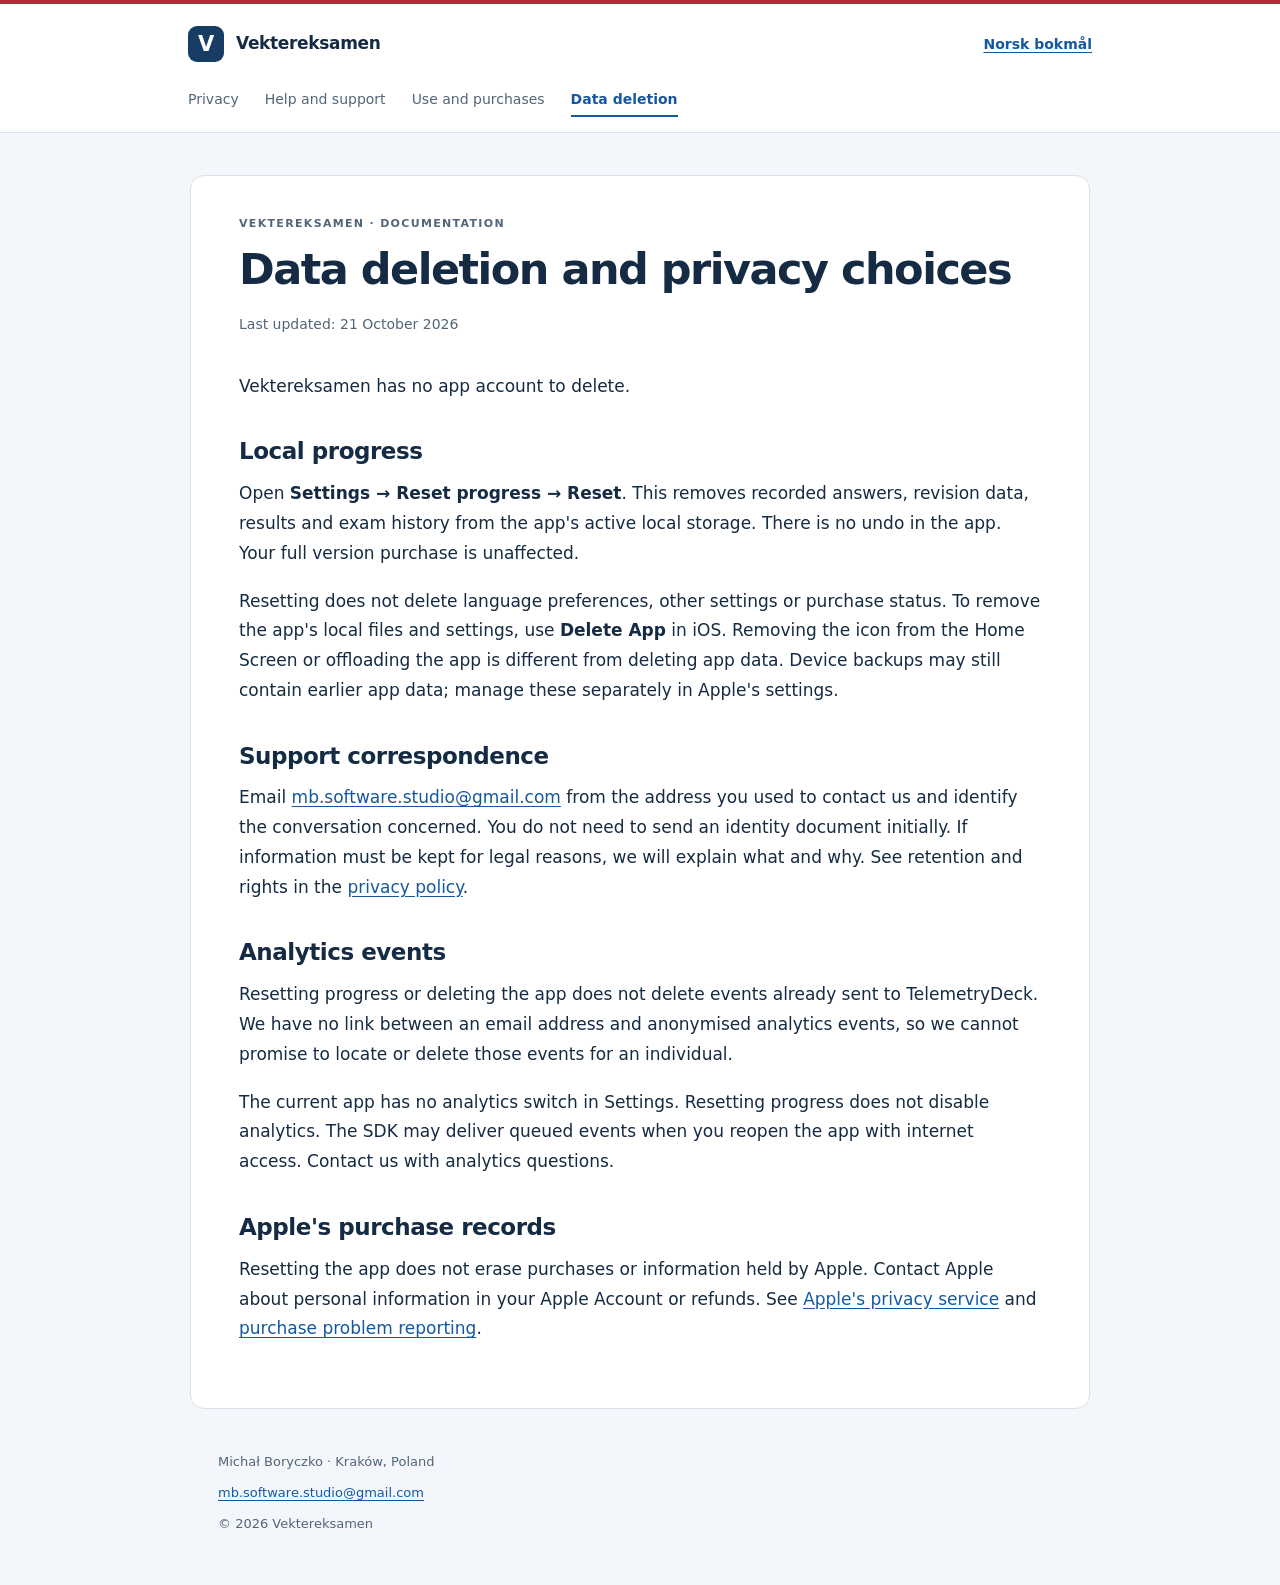
==== data-deletion-en.html @ 3aa2ae5b "Publish Vektereksamen privacy and support pages in Norwegian and English" ====
<!doctype html>
<html lang="en">
<head>
  <meta charset="utf-8">
  <meta name="viewport" content="width=device-width, initial-scale=1">
  <meta name="description" content="Data deletion and privacy choices — Vektereksamen. Michał Boryczko, Kraków. Support: mb.software.studio@gmail.com.">
  <meta name="color-scheme" content="light dark">
  <title>Data deletion and privacy choices | Vektereksamen</title>
  <link rel="canonical" href="https://mboryczko.github.io/Vektereksamen/data-deletion-en.html">
  <link rel="alternate" hreflang="nb" href="https://mboryczko.github.io/Vektereksamen/data-deletion.html">
  <link rel="alternate" hreflang="en" href="https://mboryczko.github.io/Vektereksamen/data-deletion-en.html">
  <link rel="stylesheet" href="styles.css">
</head>
<body>
  <a class="skip-link" href="#content">Skip to content</a>
  <header class="site-header">
    <div class="header-inner">
      <a class="brand" href="index.html"><span class="brand-mark" aria-hidden="true">V</span>Vektereksamen</a>
      <a class="language" href="data-deletion.html" lang="nb" hreflang="nb">Norsk bokmål</a>
    </div>
    <nav aria-label="Documentation"><a href="privacy-en.html">Privacy</a>
<a href="support-en.html">Help and support</a>
<a href="terms-en.html">Use and purchases</a>
<a href="data-deletion-en.html" aria-current="page">Data deletion</a></nav>
  </header>
  <main id="content" tabindex="-1">
    <p class="eyebrow">Vektereksamen · Documentation</p>
    <h1>Data deletion and privacy choices</h1>
    <p class="updated">Last updated: 21 October 2026</p>
    <article><p>Vektereksamen has no app account to delete.</p>
<h2>Local progress</h2>
<p>Open <strong>Settings → Reset progress → Reset</strong>. This removes recorded answers, revision data, results and exam history from the app's active local storage. There is no undo in the app. Your full version purchase is unaffected.</p>
<p>Resetting does not delete language preferences, other settings or purchase status. To remove the app's local files and settings, use <strong>Delete App</strong> in iOS. Removing the icon from the Home Screen or offloading the app is different from deleting app data. Device backups may still contain earlier app data; manage these separately in Apple's settings.</p>
<h2>Support correspondence</h2>
<p>Email <a href="mailto:mb.software.studio@gmail.com">mb.software.studio@gmail.com</a> from the address you used to contact us and identify the conversation concerned. You do not need to send an identity document initially. If information must be kept for legal reasons, we will explain what and why. See retention and rights in the <a href="privacy-en.html">privacy policy</a>.</p>
<h2>Analytics events</h2>
<p>Resetting progress or deleting the app does not delete events already sent to TelemetryDeck. We have no link between an email address and anonymised analytics events, so we cannot promise to locate or delete those events for an individual.</p>
<p>The current app has no analytics switch in Settings. Resetting progress does not disable analytics. The SDK may deliver queued events when you reopen the app with internet access. Contact us with analytics questions.</p>
<h2>Apple's purchase records</h2>
<p>Resetting the app does not erase purchases or information held by Apple. Contact Apple about personal information in your Apple Account or refunds. See <a href="https://privacy.apple.com/">Apple's privacy service</a> and <a href="https://reportaproblem.apple.com/">purchase problem reporting</a>.</p>
</article>
  </main>
  <footer>
    <p>Michał Boryczko · Kraków, Poland</p>
    <a href="mailto:mb.software.studio@gmail.com">mb.software.studio@gmail.com</a>
    <p>© 2026 Vektereksamen</p>
  </footer>
</body>
</html>
---- styles.css ----
:root {
  color-scheme: light dark;
  --background: #f3f6fa;
  --surface: #fff;
  --ink: #152b43;
  --muted: #526579;
  --line: #d9e2eb;
  --link: #1658a0;
  --accent: #b52939;
}
* { box-sizing: border-box; }
body { margin: 0; background: var(--background); color: var(--ink); font: 17px/1.75 system-ui, -apple-system, BlinkMacSystemFont, "Segoe UI", sans-serif; }
a { color: var(--link); text-underline-offset: .2em; overflow-wrap: anywhere; }
a:hover { text-decoration-thickness: 2px; }
a:focus-visible { outline: 3px solid var(--accent); outline-offset: 5px; border-radius: 2px; }
.skip-link { position: absolute; top: -100px; left: 16px; z-index: 10; padding: 12px; background: var(--surface); }
.skip-link:focus { top: 10px; }
.site-header { background: var(--surface); border-top: 4px solid var(--accent); border-bottom: 1px solid var(--line); }
.header-inner, nav { max-width: 960px; margin: 0 auto; padding: 22px 28px; }
.header-inner { display: flex; justify-content: space-between; align-items: center; gap: 20px; }
.brand { display: inline-flex; align-items: center; gap: 12px; font-weight: 750; text-decoration: none; color: var(--ink); letter-spacing: -.02em; }
.brand-mark { width: 36px; height: 36px; display: inline-grid; place-content: center; color: #fff; background: #183d65; border-radius: 9px; font-size: 21px; }
.language { font-size: 14px; font-weight: 600; }
nav { display: flex; gap: 12px 26px; flex-wrap: wrap; padding-top: 0; padding-bottom: 15px; font-size: 14px; }
nav a { text-decoration: none; color: var(--muted); padding: 3px 0; }
nav a[aria-current="page"] { color: var(--link); font-weight: 700; border-bottom: 2px solid var(--link); }
main { max-width: 900px; margin: 42px auto; padding: 38px 48px 46px; background: var(--surface); border: 1px solid var(--line); border-radius: 14px; }
.eyebrow { margin: 0 0 12px; text-transform: uppercase; letter-spacing: .12em; color: var(--muted); font-size: 11px; font-weight: 700; }
h1 { font-size: clamp(30px, 5vw, 43px); line-height: 1.15; letter-spacing: -.035em; margin: 0 0 18px; }
.updated { color: var(--muted); font-size: 14px; margin: 0 0 35px; }
h2 { margin: 36px 0 12px; font-size: 23px; line-height: 1.3; letter-spacing: -.02em; }
p { margin: 0 0 18px; }
li { margin-bottom: 10px; padding-left: 4px; }
ul, ol { padding-left: 24px; margin: 18px 0 24px; }
code { font-size: .86em; overflow-wrap: anywhere; }
strong { font-weight: 650; }
footer { max-width: 900px; margin: 32px auto 50px; padding: 0 28px; color: var(--muted); font-size: 13px; }
footer p { margin: 8px 0; }
.document-grid { display: grid; grid-template-columns: 1fr 1fr; gap: 16px; margin: 30px 0; }
.document-card { display: grid; gap: 10px; border: 1px solid var(--line); padding: 23px; border-radius: 8px; text-decoration: none; }
.document-card:hover { border-color: var(--link); }
.document-card span { font-size: 14px; color: var(--muted); }
@media (max-width: 640px) {
  body { font-size: 16px; }
  .header-inner, nav { padding-left: 20px; padding-right: 20px; }
  main { margin: 20px 12px; padding: 28px 22px; border-radius: 10px; }
  .document-grid { grid-template-columns: 1fr; }
  h2 { font-size: 21px; }
}
@media (prefers-color-scheme: dark) {
  :root { --background: #0d1825; --surface: #132234; --ink: #e4edf7; --muted: #adbed0; --line: #30445b; --link: #91c3ff; --accent: #e97885; }
}
@media print {
  body { background: #fff; color: #000; font-size: 11pt; }
  .site-header, footer, .eyebrow { display: none; }
  main { margin: 0; padding: 0; max-width: none; border: 0; }
  a { color: inherit; }
  h2 { break-after: avoid; }
}
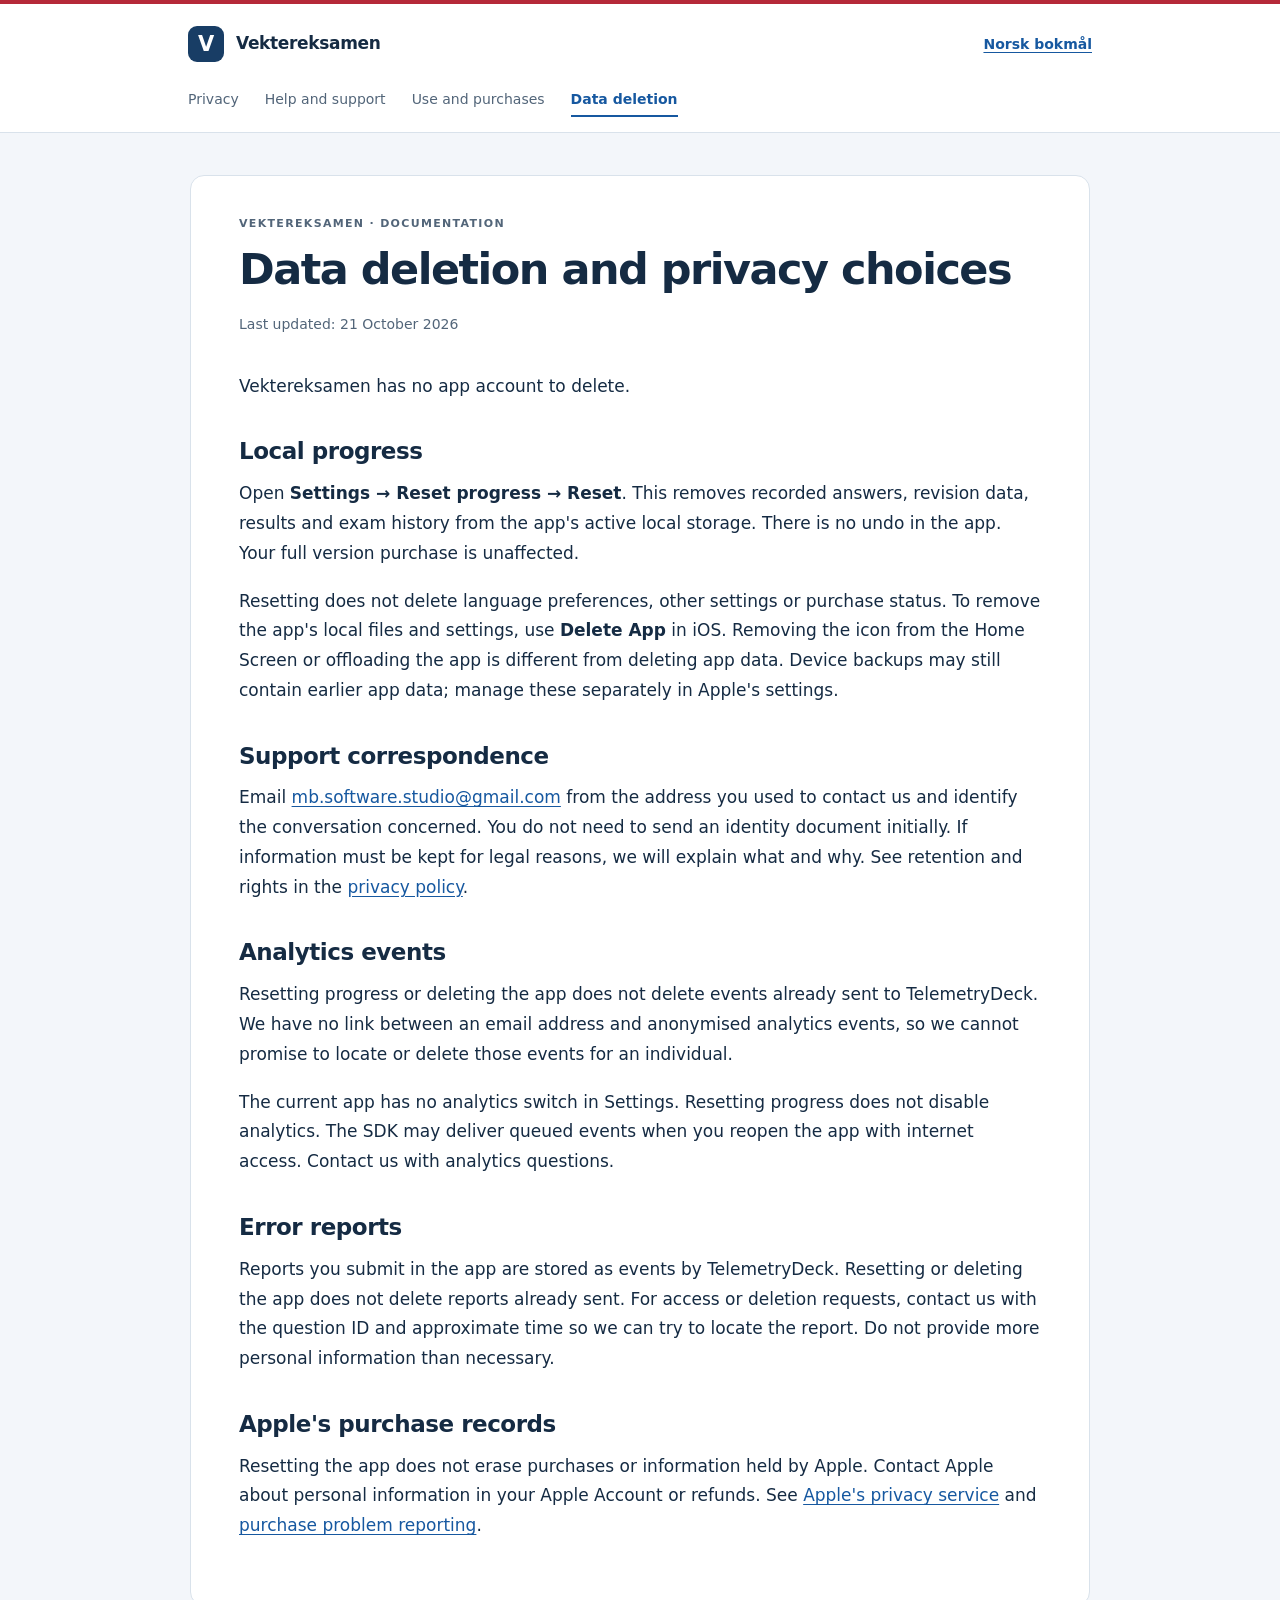
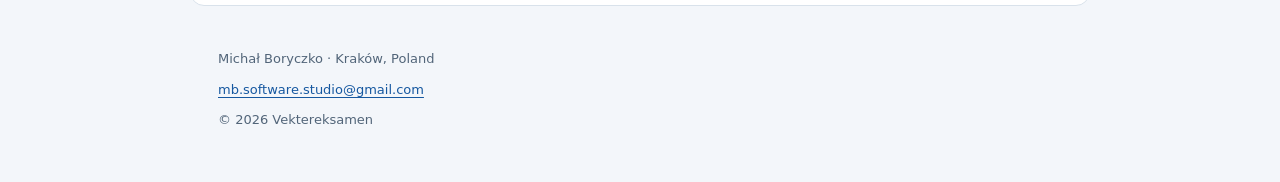
==== commit 1a853fa3: "Explain voluntary in-app question reports in privacy and support documentation" ====
--- a/data-deletion-en.html
+++ b/data-deletion-en.html
@@ -36,6 +36,8 @@
 <h2>Analytics events</h2>
 <p>Resetting progress or deleting the app does not delete events already sent to TelemetryDeck. We have no link between an email address and anonymised analytics events, so we cannot promise to locate or delete those events for an individual.</p>
 <p>The current app has no analytics switch in Settings. Resetting progress does not disable analytics. The SDK may deliver queued events when you reopen the app with internet access. Contact us with analytics questions.</p>
+<h2>Error reports</h2>
+<p>Reports you submit in the app are stored as events by TelemetryDeck. Resetting or deleting the app does not delete reports already sent. For access or deletion requests, contact us with the question ID and approximate time so we can try to locate the report. Do not provide more personal information than necessary.</p>
 <h2>Apple's purchase records</h2>
 <p>Resetting the app does not erase purchases or information held by Apple. Contact Apple about personal information in your Apple Account or refunds. See <a href="https://privacy.apple.com/">Apple's privacy service</a> and <a href="https://reportaproblem.apple.com/">purchase problem reporting</a>.</p>
 </article>
